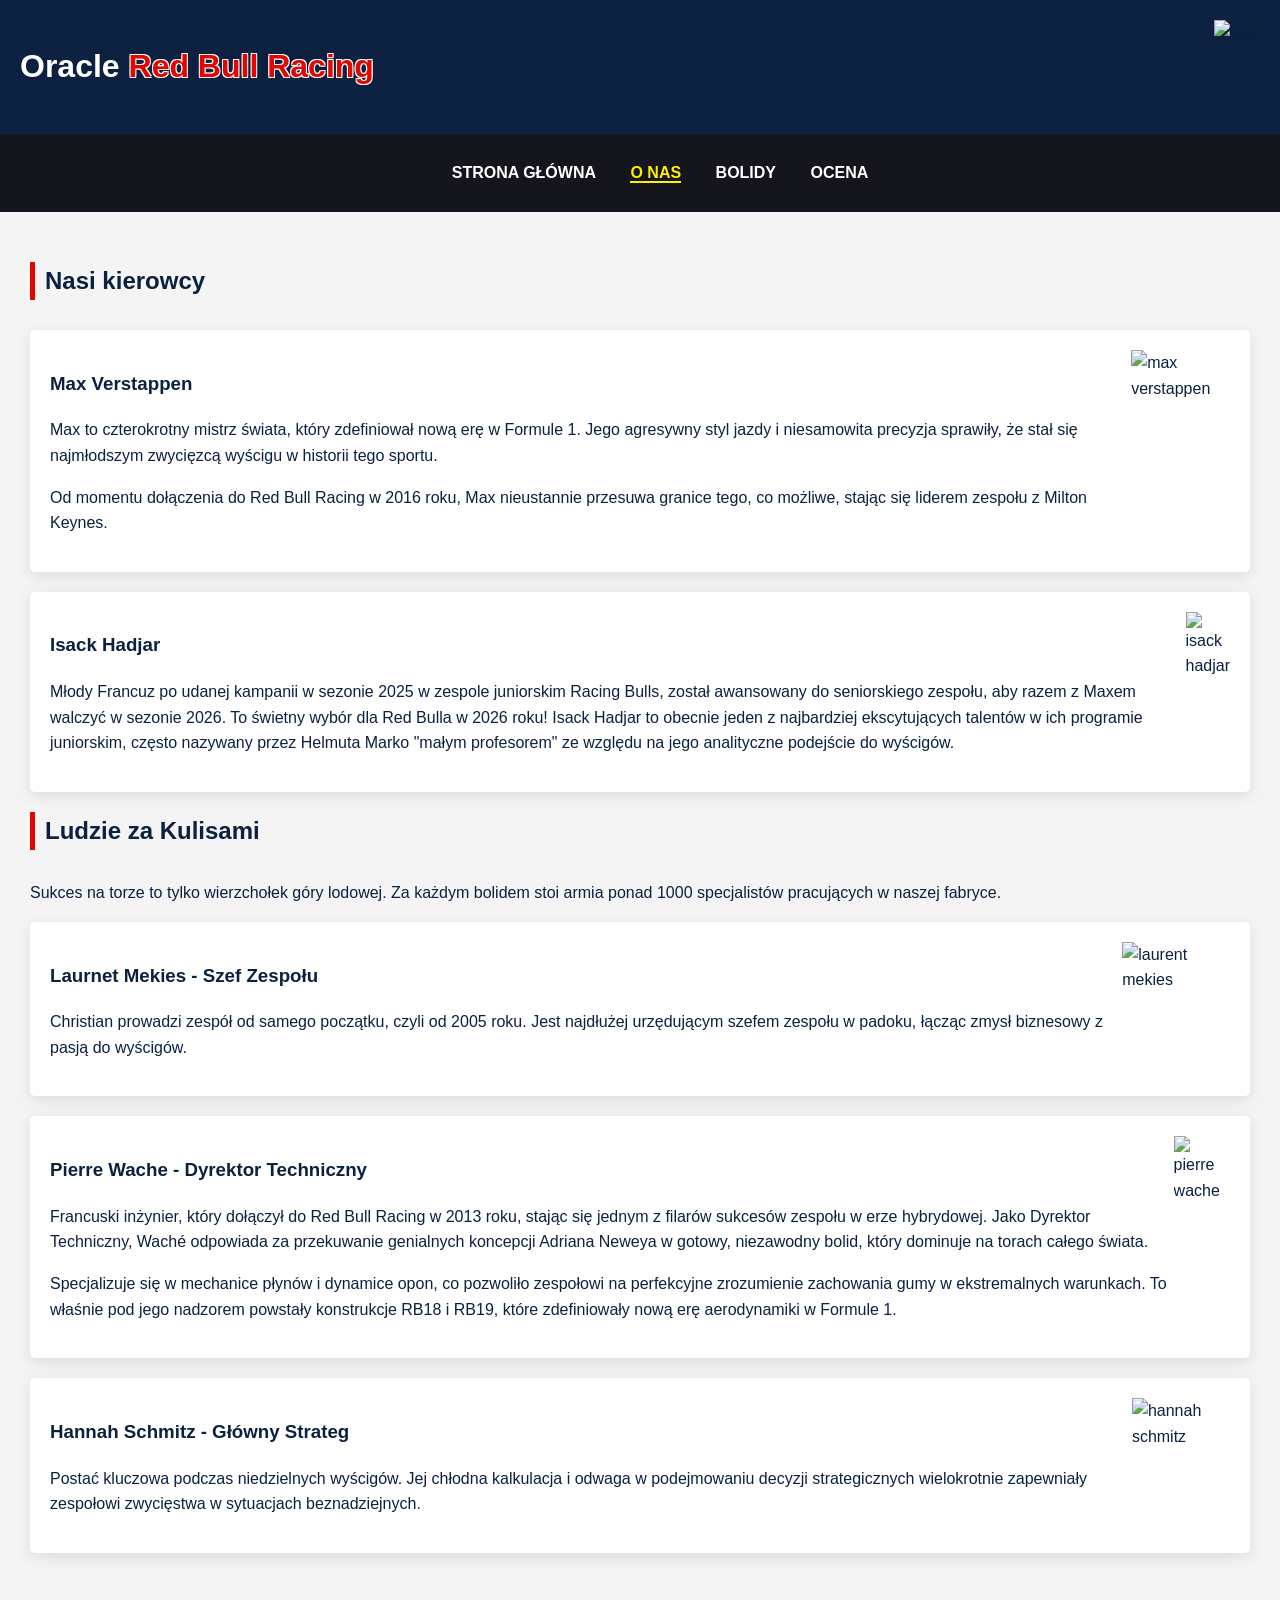
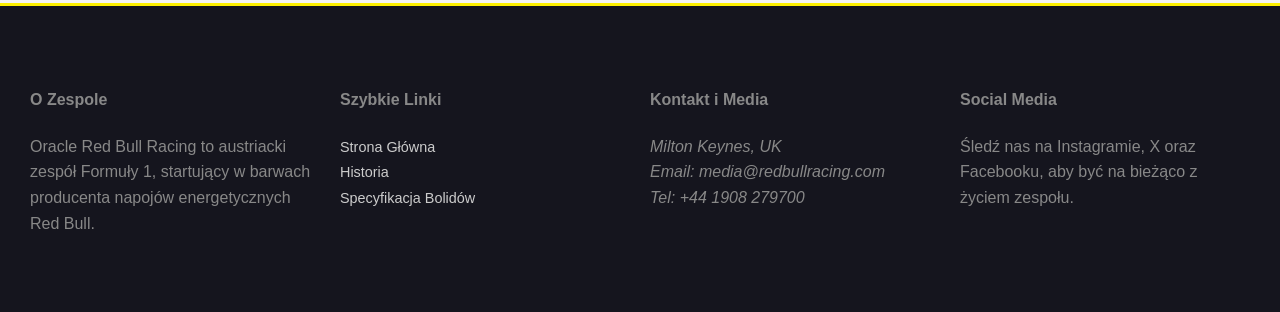
==== aboutUs.html @ d98f7044 "Initial commit" ====
<!doctype html>
<html lang="pl">
  <head>
    <meta charset="UTF-8" />
    <meta name="viewport" content="width=device-width, initial-scale=1.0" />
    <title>O nas</title>
    <link rel="stylesheet" href="style.css" />
  </head>
  <body>
    <header>
      <div>
        <h1>
          <span id="oracle">Oracle</span>
          <span id="red-bull">Red Bull Racing</span>
        </h1>
        <img
          src="https://upload.wikimedia.org/wikipedia/en/thumb/f/fa/Red_Bull_Racing_Logo_2026.svg/1280px-Red_Bull_Racing_Logo_2026.svg.png"
          alt="logo"
        />
      </div>
      <nav>
        <ul>
          <li><a href="index.html">Strona Główna</a></li>
          <li><a href="aboutUs.html" class="current">O nas</a></li>
          <li><a href="cars.html">Bolidy</a></li>
          <li><a href="evaluate.html">Ocena</a></li>
        </ul>
      </nav>
    </header>
    <main>
      <section class="kierowcy">
        <h2>Nasi kierowcy</h2>
        <article class="about-us">
          <div class="opis">
            <h3>Max Verstappen</h3>
            <p>
              Max to czterokrotny mistrz świata, który zdefiniował nową erę w
              Formule 1. Jego agresywny styl jazdy i niesamowita precyzja
              sprawiły, że stał się najmłodszym zwycięzcą wyścigu w historii
              tego sportu.
            </p>
            <p>
              Od momentu dołączenia do Red Bull Racing w 2016 roku, Max
              nieustannie przesuwa granice tego, co możliwe, stając się liderem
              zespołu z Milton Keynes.
            </p>
          </div>
          <div class="zdjecie">
            <img
              src="https://www.redbullracing.com/_next/image?url=%2F_next%2Fstatic%2Fmedia%2Fmax-verstappen.ac2a5010.png&w=640&q=75"
              alt="max verstappen"
            />
          </div>
        </article>

        <article class="about-us">
          <div class="opis">
            <h3>Isack Hadjar</h3>
            <p>
              Młody Francuz po udanej kampanii w sezonie 2025 w zespole
              juniorskim Racing Bulls, został awansowany do seniorskiego
              zespołu, aby razem z Maxem walczyć w sezonie 2026. To świetny
              wybór dla Red Bulla w 2026 roku! Isack Hadjar to obecnie jeden z
              najbardziej ekscytujących talentów w ich programie juniorskim,
              często nazywany przez Helmuta Marko "małym profesorem" ze względu
              na jego analityczne podejście do wyścigów.
            </p>
          </div>
          <div class="zdjecie">
            <img
              src="https://www.redbullracing.com/_next/image?url=%2F_next%2Fstatic%2Fmedia%2Fisack-hadjar.a13a3e30.png&w=640&q=75"
              alt="isack hadjar"
            />
          </div>
        </article>
      </section>
      <section class="zespol">
        <h2>Ludzie za Kulisami</h2>
        <p>
          Sukces na torze to tylko wierzchołek góry lodowej. Za każdym bolidem
          stoi armia ponad 1000 specjalistów pracujących w naszej fabryce.
        </p>

        <article class="about-us">
          <div class="opis">
            <h3>Laurnet Mekies - Szef Zespołu</h3>
            <p>
              Christian prowadzi zespół od samego początku, czyli od 2005 roku.
              Jest najdłużej urzędującym szefem zespołu w padoku, łącząc zmysł
              biznesowy z pasją do wyścigów.
            </p>
          </div>
          <div class="zdjecie">
            <img
              src="https://img.redbull.com/images/c_fill,g_auto,w_308,h_308/q_auto:low,f_auto/redbullcom/2026/2/4/cfbcsapwmmotieranqw1/laurent-mekies-oracle-red-bull-racing"
              alt="laurent mekies"
            />
          </div>
        </article>

        <article class="about-us">
          <div class="opis">
            <h3>Pierre Wache - Dyrektor Techniczny</h3>
            <p>
              Francuski inżynier, który dołączył do Red Bull Racing w 2013 roku,
              stając się jednym z filarów sukcesów zespołu w erze hybrydowej.
              Jako Dyrektor Techniczny, Waché odpowiada za przekuwanie
              genialnych koncepcji Adriana Neweya w gotowy, niezawodny bolid,
              który dominuje na torach całego świata.
            </p>
            <p>
              Specjalizuje się w mechanice płynów i dynamice opon, co pozwoliło
              zespołowi na perfekcyjne zrozumienie zachowania gumy w
              ekstremalnych warunkach. To właśnie pod jego nadzorem powstały
              konstrukcje RB18 i RB19, które zdefiniowały nową erę aerodynamiki
              w Formule 1.
            </p>
          </div>
          <div class="zdjecie">
            <img
              src="https://img.redbull.com/images/c_fill,g_auto,w_192,h_192/q_auto,f_auto/redbullcom/2026/2/4/gjggq5gdpcgfkp1w8d3u/pierre-wache-oracle-red-bull-racing"
              alt="pierre wache"
            />
          </div>
        </article>

        <article class="about-us">
          <div class="opis">
            <h3>Hannah Schmitz - Główny Strateg</h3>
            <p>
              Postać kluczowa podczas niedzielnych wyścigów. Jej chłodna
              kalkulacja i odwaga w podejmowaniu decyzji strategicznych
              wielokrotnie zapewniały zespołowi zwycięstwa w sytuacjach
              beznadziejnych.
            </p>
          </div>
          <div class="zdjecie">
            <img
              src="https://img.redbull.com/images/c_crop,x_0,y_0,h_3895,w_3895/c_fill,w_192,h_192/q_auto,f_auto/redbullcom/2022/8/2/agmmfwaeuhwzcx3qjojp/everyone-say-thank-you-hannah"
              alt="hannah schmitz"
            />
          </div>
        </article>
      </section>
    </main>
    <footer class="fat-footer">
      <div class="footer-column">
        <h4>O Zespole</h4>
        <p>
          Oracle Red Bull Racing to austriacki zespół Formuły 1, startujący w
          barwach producenta napojów energetycznych Red Bull.
        </p>
      </div>
      <div class="footer-column">
        <h4>Szybkie Linki</h4>
        <ul>
          <li><a href="index.html">Strona Główna</a></li>
          <li><a href="aboutUs.html">Historia</a></li>
          <li><a href="cars.html">Specyfikacja Bolidów</a></li>
        </ul>
      </div>
      <div class="footer-column">
        <h4>Kontakt i Media</h4>
        <address>
          Milton Keynes, UK<br />
          Email: media@redbullracing.com<br />
          Tel: +44 1908 279700
        </address>
      </div>
      <div class="footer-column">
        <h4>Social Media</h4>
        <p>
          Śledź nas na Instagramie, X oraz Facebooku, aby być na bieżąco z
          życiem zespołu.
        </p>
      </div>
    </footer>
  </body>
</html>
---- style.css ----
body {
  font-family: "Segoe UI", Tahoma, Geneva, Verdana, sans-serif;
  margin: 0;
  line-height: 1.6;
  background-color: #f4f4f4;
  color: #0b213f;
}

header > div {
  background-color: #0b213f;
  display: flex;
  justify-content: space-between;
  flex-direction: row;
  padding: 20px;
  & > img {
    height: 80px;
  }
}

#oracle {
  color: #ffffff;
  font-weight: bold;
}

#red-bull {
  color: #e10600;
  font-weight: bold;
  text-shadow:
    -1px -1px 0 #fff,
    1px -1px 0 #fff,
    -1px 1px 0 #fff,
    1px 1px 0 #fff;
}

nav ul li {
  display: inline-block;
  margin: 0 15px;
}

nav {
  background: #15151e;
  padding: 10px 0;
  text-align: center;
}

nav ul li a {
  color: #ffffff;
  text-decoration: none;
  font-weight: bold;
  text-transform: uppercase;
  transition: color 0.3s;
}

nav ul li a:hover:not(.current) {
  color: #e10600;
}

a[class="current"] {
  color: #fdf000;
  border-bottom: 2px solid #fdf000;
}

#historia-zespolu {
  margin: 20px auto;
  padding: 20px;
}

#aktualnosci {
  max-width: 1000px;
  margin: 20px auto;
  padding: 20px;
}

.fat-footer {
  background-color: #15151e;
  color: #888;
  padding: 50px 20px;
  display: flex;
  flex-wrap: wrap;
  justify-content: space-around;
  border-top: 3px solid #fdf000;
}

.footer-column {
  flex: 1;
  min-width: 200px;
  margin: 10px;
}

article {
  background: #fff;
  padding: 20px;
  margin-bottom: 20px;
  border-radius: 5px;
  box-shadow: 0 4px 15px rgba(0, 0, 0, 0.1);
  transition: transform 0.3s ease;
}

article:hover {
  transform: translateY(-5px);
  box-shadow: 0 8px 25px rgba(0, 0, 0, 0.2);
}

.footer-column ul {
  list-style: none;
  padding: 0;
}

.footer-column ul li a {
  color: #ccc;
  text-decoration: none;
  font-size: 0.9em;
}

.footer-column ul li a:hover {
  color: #fdf000;
}

h2 {
  border-left: 5px solid #e10600;
  padding-left: 10px;
  margin-bottom: 30px;
}

main {
  margin: 20px;
  padding: 10px;
}

.about-us {
  display: flex;
  justify-content: space-between;
  flex-direction: row;
  & img {
    width: 192px;
    height: 192px;
    object-fit: cover;
    object-position: top;
  }
}

.redbull-table {
  width: 100%;
  border-collapse: collapse;
  margin: 30px 0;
  background: white;
  box-shadow: 0 5px 15px rgba(0, 0, 0, 0.1);
}

.redbull-table th {
  background-color: #0b213f;
  color: #fdf000;
  padding: 15px;
  text-align: left;
  text-transform: uppercase;
}

.redbull-table td {
  padding: 12px 15px;
  border-bottom: 1px solid #eee;
}

.redbull-table tbody tr:nth-child(even) {
  background-color: #f8f9fa;
}

.redbull-table tbody tr:hover {
  background-color: #fff9c4;
  transition: background-color 0.3s ease-in-out;
}

.redbull-form {
  background: white;
  padding: 20px;
  border-radius: 8px;
  box-shadow: 0 4px 10px rgba(0, 0, 0, 0.1);
  max-width: 600px;
}

.redbull-form fieldset {
  border: 1px solid #ddd;
  padding: 20px;
}

.redbull-form legend {
  font-weight: bold;
  color: #0b213f;
  padding: 0 10px;
}

input[type="email"],
textarea {
  width: 100%;
  padding: 8px;
  border: 1px solid #ccc;
  border-radius: 4px;
  box-sizing: border-box;
}

button[type="submit"] {
  background-color: #e10600;
  color: white;
  border: none;
  padding: 10px 20px;
  border-radius: 4px;
  cursor: pointer;
  font-weight: bold;
  transition: background-color 0.3s ease-in-out;
}

button[type="submit"]:hover {
  background-color: #0b213f;
}

.evaluate-main > div {
  display: flex;
  justify-content: center;
  flex-direction: column;
  align-items: center;
}
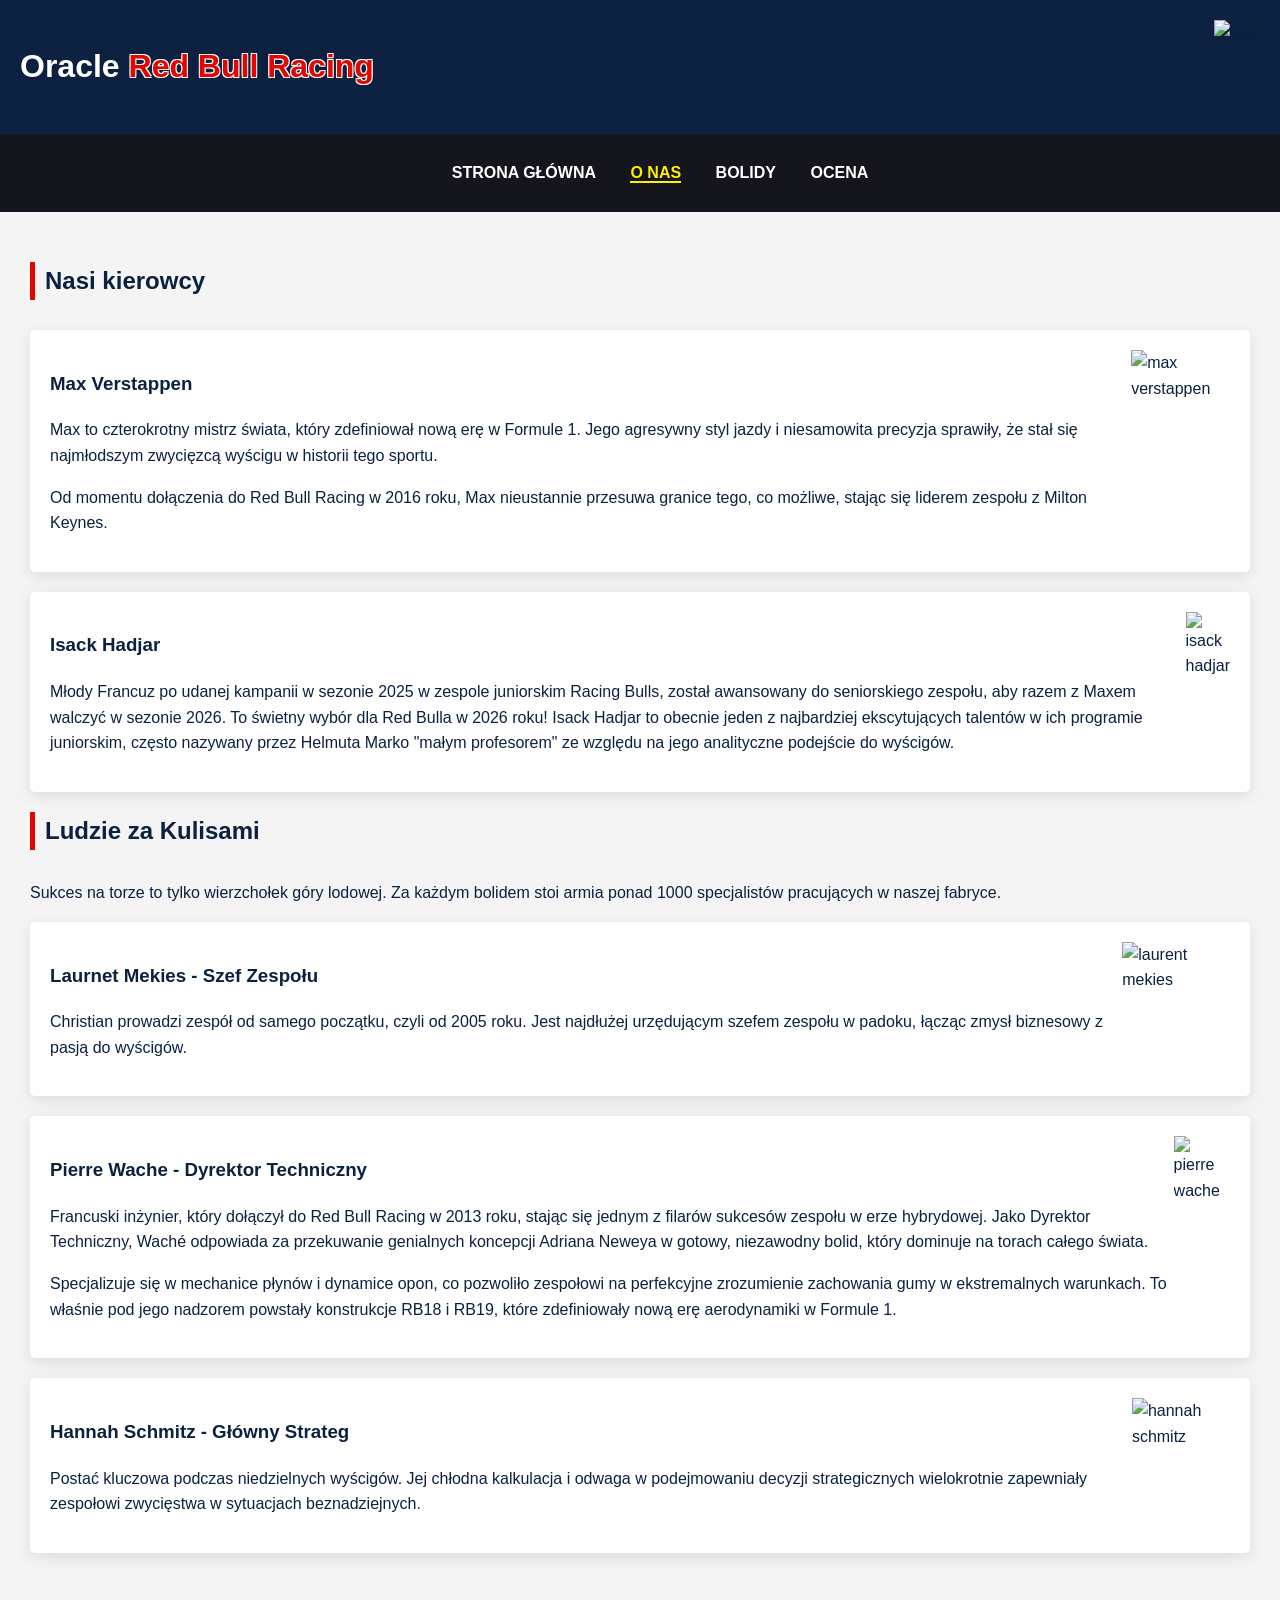
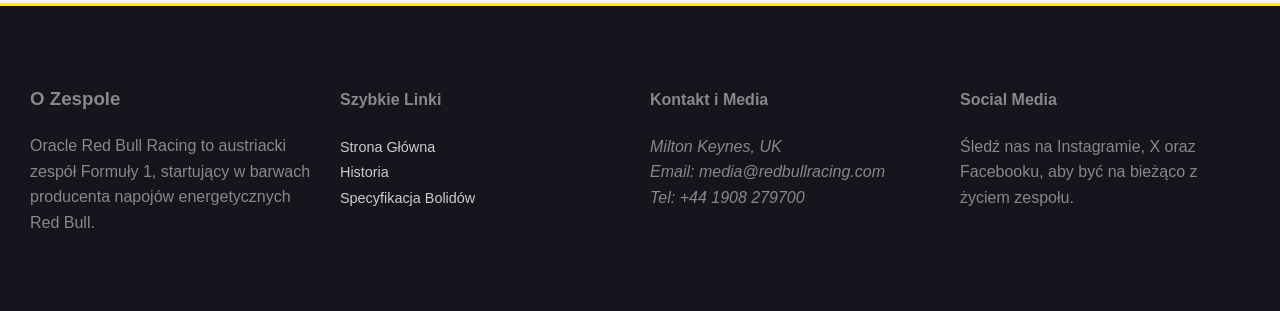
==== commit 96e2ec00: "Footer headres size change to validate files" ====
--- a/aboutUs.html
+++ b/aboutUs.html
@@ -145,7 +145,7 @@
     </main>
     <footer class="fat-footer">
       <div class="footer-column">
-        <h4>O Zespole</h4>
+        <h3>O Zespole</h3>
         <p>
           Oracle Red Bull Racing to austriacki zespół Formuły 1, startujący w
           barwach producenta napojów energetycznych Red Bull.
